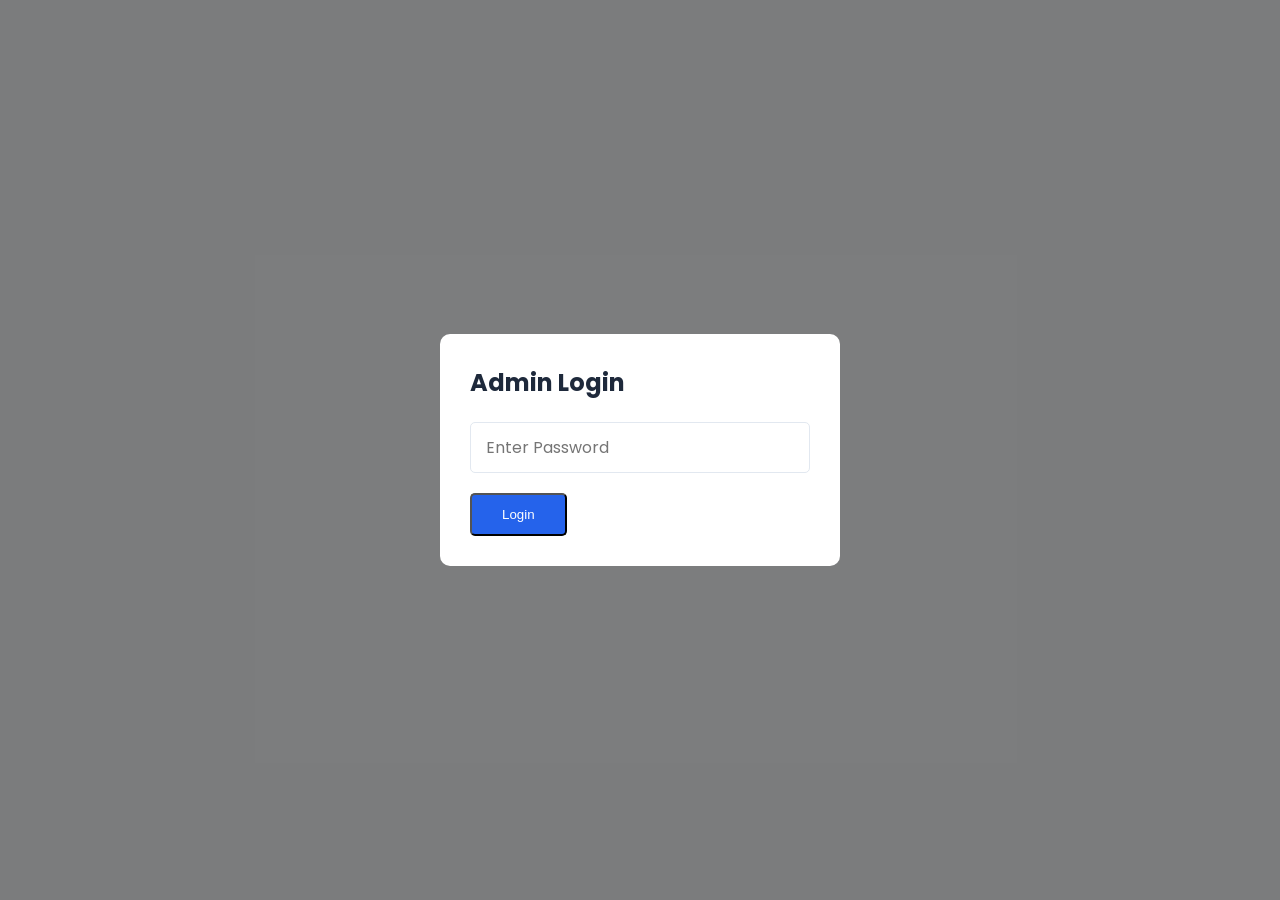
==== admin.html @ c32bb543 "Initial commit - Portfolio website" ====
<!DOCTYPE html>
<html lang="en">
<head>
    <meta charset="UTF-8">
    <meta name="viewport" content="width=device-width, initial-scale=1.0">
    <title>Admin Dashboard | Hiten Patel</title>
    <link rel="stylesheet" href="css/style.css">
    <link rel="stylesheet" href="https://cdnjs.cloudflare.com/ajax/libs/font-awesome/6.4.0/css/all.min.css">
    <link href="https://fonts.googleapis.com/css2?family=Poppins:wght@300;400;500;600;700&display=swap" rel="stylesheet">
    <style>
        .admin-container {
            max-width: 1200px;
            margin: 100px auto;
            padding: 20px;
        }
        
        .admin-header {
            display: flex;
            justify-content: space-between;
            align-items: center;
            margin-bottom: 30px;
        }
        
        .admin-title {
            font-size: 2rem;
            color: var(--dark-color);
        }
        
        .message-card {
            background-color: white;
            border-radius: 10px;
            box-shadow: var(--box-shadow);
            padding: 20px;
            margin-bottom: 20px;
        }
        
        .message-header {
            display: flex;
            justify-content: space-between;
            margin-bottom: 15px;
            border-bottom: 1px solid #e2e8f0;
            padding-bottom: 10px;
        }
        
        .message-sender {
            font-weight: 600;
            color: var(--dark-color);
        }
        
        .message-date {
            color: var(--gray-color);
            font-size: 0.9rem;
        }
        
        .message-subject {
            font-weight: 600;
            margin-bottom: 10px;
            color: var(--primary-color);
        }
        
        .message-content {
            margin-bottom: 15px;
            color: var(--dark-color);
        }
        
        .message-email {
            color: var(--gray-color);
            font-size: 0.9rem;
        }
        
        .no-messages {
            text-align: center;
            padding: 50px;
            color: var(--gray-color);
            font-size: 1.2rem;
        }
        
        .admin-actions {
            display: flex;
            gap: 10px;
            margin-bottom: 20px;
        }
        
        .password-modal {
            position: fixed;
            top: 0;
            left: 0;
            width: 100%;
            height: 100%;
            background-color: rgba(0, 0, 0, 0.5);
            display: flex;
            justify-content: center;
            align-items: center;
            z-index: 1000;
        }
        
        .password-form {
            background-color: white;
            padding: 30px;
            border-radius: 10px;
            width: 100%;
            max-width: 400px;
        }
        
        .password-form h2 {
            margin-bottom: 20px;
            color: var(--dark-color);
        }
    </style>
</head>
<body>
    <!-- Password Modal -->
    <div class="password-modal" id="passwordModal">
        <div class="password-form">
            <h2>Admin Login</h2>
            <div class="form-group">
                <input type="password" id="adminPassword" placeholder="Enter Password" required>
            </div>
            <button id="loginBtn" class="btn primary-btn">Login</button>
        </div>
    </div>

    <div class="admin-container" id="adminContent" style="display: none;">
        <div class="admin-header">
            <h1 class="admin-title">Message Dashboard</h1>
            <a href="index.html" class="btn secondary-btn">Back to Website</a>
        </div>
        
        <div class="admin-actions">
            <button id="clearMessages" class="btn secondary-btn">Clear All Messages</button>
            <button id="addTestMessage" class="btn primary-btn">Add Test Message</button>
        </div>
        
        <div id="messagesContainer">
            <!-- Messages will be displayed here -->
            <div class="no-messages" id="noMessages">
                <i class="fas fa-inbox fa-3x"></i>
                <p>No messages yet.</p>
            </div>
        </div>
    </div>

    <script>
        // Simple password protection
        const passwordModal = document.getElementById('passwordModal');
        const adminContent = document.getElementById('adminContent');
        const loginBtn = document.getElementById('loginBtn');
        const adminPassword = document.getElementById('adminPassword');
        
        // Set a simple password (in a real app, this would be handled securely on a server)
        const correctPassword = 'admin123';
        
        loginBtn.addEventListener('click', function() {
            if (adminPassword.value === correctPassword) {
                passwordModal.style.display = 'none';
                adminContent.style.display = 'block';
                loadMessages();
            } else {
                alert('Incorrect password. Please try again.');
                adminPassword.value = '';
            }
        });
        
        // Allow Enter key to submit password
        adminPassword.addEventListener('keyup', function(e) {
            if (e.key === 'Enter') {
                loginBtn.click();
            }
        });
        
        // Load messages from local storage
        function loadMessages() {
            const messagesContainer = document.getElementById('messagesContainer');
            const noMessages = document.getElementById('noMessages');
            
            // Get messages from local storage
            let messages = JSON.parse(localStorage.getItem('contactMessages')) || [];
            
            if (messages.length === 0) {
                noMessages.style.display = 'block';
                return;
            }
            
            noMessages.style.display = 'none';
            
            // Sort messages by date (newest first)
            messages.sort((a, b) => new Date(b.date) - new Date(a.date));
            
            // Clear previous messages
            messagesContainer.innerHTML = '';
            
            // Add each message to the container
            messages.forEach(message => {
                const messageCard = document.createElement('div');
                messageCard.className = 'message-card';
                
                const date = new Date(message.date).toLocaleString();
                
                messageCard.innerHTML = `
                    <div class="message-header">
                        <div class="message-sender">${message.name}</div>
                        <div class="message-date">${date}</div>
                    </div>
                    <div class="message-subject">${message.subject}</div>
                    <div class="message-content">${message.message}</div>
                    <div class="message-email">
                        <i class="fas fa-envelope"></i> ${message.email}
                    </div>
                `;
                
                messagesContainer.appendChild(messageCard);
            });
        }
        
        // Clear all messages
        document.getElementById('clearMessages').addEventListener('click', function() {
            if (confirm('Are you sure you want to delete all messages?')) {
                localStorage.removeItem('contactMessages');
                loadMessages();
            }
        });
        
        // Add a test message (for demonstration)
        document.getElementById('addTestMessage').addEventListener('click', function() {
            let messages = JSON.parse(localStorage.getItem('contactMessages')) || [];
            
            const testMessage = {
                name: 'Test User',
                email: 'test@example.com',
                subject: 'Test Message',
                message: 'This is a test message to demonstrate how the message dashboard works.',
                date: new Date().toISOString()
            };
            
            messages.push(testMessage);
            localStorage.setItem('contactMessages', JSON.stringify(messages));
            
            loadMessages();
        });
    </script>
</body>
</html>
---- css/style.css ----
/* Global Styles */
:root {
    --primary-color: #2563eb;
    --secondary-color: #1e40af;
    --dark-color: #1e293b;
    --light-color: #f8fafc;
    --gray-color: #94a3b8;
    --success-color: #10b981;
    --danger-color: #ef4444;
    --box-shadow: 0 5px 15px rgba(0, 0, 0, 0.1);
    --transition: all 0.3s ease;
}

* {
    margin: 0;
    padding: 0;
    box-sizing: border-box;
}

html {
    scroll-behavior: smooth;
}

body {
    font-family: 'Poppins', sans-serif;
    line-height: 1.6;
    color: var(--dark-color);
    background-color: var(--light-color);
}

a {
    text-decoration: none;
    color: var(--dark-color);
}

ul {
    list-style: none;
}

img {
    max-width: 100%;
    height: auto;
}

.container {
    max-width: 1200px;
    margin: 0 auto;
    padding: 0 20px;
}

.section-header {
    text-align: center;
    margin-bottom: 50px;
}

.section-header h2 {
    font-size: 2.5rem;
    font-weight: 700;
    margin-bottom: 10px;
    color: var(--dark-color);
}

.underline {
    width: 80px;
    height: 4px;
    background-color: var(--primary-color);
    margin: 0 auto;
}

.btn {
    display: inline-block;
    padding: 12px 30px;
    border-radius: 5px;
    font-weight: 500;
    cursor: pointer;
    transition: var(--transition);
    text-align: center;
}

.primary-btn {
    background-color: var(--primary-color);
    color: white;
}

.primary-btn:hover {
    background-color: var(--secondary-color);
}

.secondary-btn {
    background-color: transparent;
    border: 2px solid var(--primary-color);
    color: var(--primary-color);
}

.secondary-btn:hover {
    background-color: var(--primary-color);
    color: white;
}

.small-btn {
    padding: 8px 20px;
    font-size: 0.9rem;
}

section {
    padding: 80px 0;
}

/* Header Styles */
header {
    position: fixed;
    top: 0;
    left: 0;
    width: 100%;
    background-color: rgba(255, 255, 255, 0.95);
    box-shadow: var(--box-shadow);
    z-index: 1000;
    padding: 15px 0;
}

nav {
    display: flex;
    justify-content: space-between;
    align-items: center;
}

.logo {
    font-size: 1.8rem;
    font-weight: 700;
    color: var(--dark-color);
}

.logo span {
    color: var(--primary-color);
}

.nav-links {
    display: flex;
    align-items: center;
}

.nav-links li {
    margin-left: 30px;
}

.nav-links a {
    font-weight: 500;
    transition: var(--transition);
}

.nav-links a:hover,
.nav-links a.active {
    color: var(--primary-color);
}

.hamburger {
    display: none;
    cursor: pointer;
}

.bar {
    display: block;
    width: 25px;
    height: 3px;
    margin: 5px auto;
    background-color: var(--dark-color);
    transition: var(--transition);
}

/* Hero Section */
.hero {
    padding-top: 150px;
    padding-bottom: 100px;
    background-color: #f0f9ff;
}

.hero-content {
    display: flex;
    align-items: center;
    justify-content: space-between;
    gap: 40px;
}

.hero-text {
    flex: 1;
}

.hero-text h1 {
    font-size: 3.5rem;
    font-weight: 700;
    line-height: 1.2;
    margin-bottom: 10px;
}

.hero-text h1 span {
    color: var(--primary-color);
}

.hero-text h2 {
    font-size: 1.8rem;
    font-weight: 600;
    color: var(--gray-color);
    margin-bottom: 20px;
}

.hero-text p {
    font-size: 1.1rem;
    margin-bottom: 30px;
    color: var(--dark-color);
}

.hero-btns {
    display: flex;
    gap: 15px;
    margin-bottom: 30px;
}

.social-icons {
    display: flex;
    gap: 15px;
}

.social-icons a {
    display: flex;
    align-items: center;
    justify-content: center;
    width: 40px;
    height: 40px;
    border-radius: 50%;
    background-color: var(--light-color);
    color: var(--primary-color);
    font-size: 1.2rem;
    transition: var(--transition);
    box-shadow: var(--box-shadow);
}

.social-icons a:hover {
    background-color: var(--primary-color);
    color: white;
}

.hero-image {
    flex: 1;
    display: flex;
    justify-content: center;
}

@keyframes pulse-border {
    0% {
        box-shadow: 0 0 0 0 rgba(37, 99, 235, 0.6);
    }
    70% {
        box-shadow: 0 0 0 15px rgba(37, 99, 235, 0);
    }
    100% {
        box-shadow: 0 0 0 0 rgba(37, 99, 235, 0);
    }
}

.image-container {
    position: relative;
    width: 350px;
    height: 350px;
    border-radius: 50%;
    overflow: hidden;
    box-shadow: var(--box-shadow);
    border: 10px solid var(--primary-color);
    transition: var(--transition);
    padding: 5px;
    background-color: white;
    animation: pulse-border 2s infinite;
}

.image-container:hover {
    border-color: var(--secondary-color);
    transform: translateY(-5px);
    box-shadow: 0 10px 20px rgba(0, 0, 0, 0.2), 0 0 20px var(--primary-color);
    border-width: 12px;
}

.profile-image {
    width: 100%;
    height: 100%;
    object-fit: cover;
    transition: transform 0.5s ease;
    border-radius: 50%;
}

.image-container:hover .profile-image {
    transform: scale(1.05);
}

.placeholder-image {
    width: 100%;
    height: 100%;
    display: flex;
    align-items: center;
    justify-content: center;
    background-color: var(--primary-color);
    color: white;
    font-size: 5rem;
    font-weight: 700;
}

/* About Section */
.about {
    background-color: white;
}

.about-content {
    display: flex;
    align-items: center;
    gap: 50px;
}

.about-image {
    flex: 1;
}

.about-text {
    flex: 1;
}

.about-text h3 {
    font-size: 2rem;
    font-weight: 600;
    margin-bottom: 20px;
    color: var(--dark-color);
}

.about-text p {
    margin-bottom: 20px;
    color: var(--dark-color);
}

.about-details {
    display: grid;
    grid-template-columns: repeat(2, 1fr);
    gap: 20px;
    margin-bottom: 30px;
}

.detail {
    display: flex;
    align-items: center;
    gap: 15px;
}

.detail i {
    font-size: 1.5rem;
    color: var(--primary-color);
}

.detail h4 {
    font-weight: 600;
    margin-bottom: 5px;
}

.detail p {
    margin-bottom: 0;
    color: var(--gray-color);
}

/* Resume Section */
.resume {
    background-color: #f0f9ff;
}

.resume-content {
    display: flex;
    flex-direction: column;
    gap: 40px;
}

.resume-download {
    text-align: center;
    margin-bottom: 20px;
}

.resume-download p {
    max-width: 700px;
    margin: 0 auto 20px;
}

.resume-sections {
    display: flex;
    flex-direction: column;
    gap: 40px;
}

.resume-section {
    background-color: white;
    border-radius: 10px;
    padding: 30px;
    box-shadow: var(--box-shadow);
}

.resume-section h3 {
    font-size: 1.5rem;
    font-weight: 600;
    margin-bottom: 25px;
    color: var(--dark-color);
    display: flex;
    align-items: center;
    gap: 10px;
}

.resume-section h3 i {
    color: var(--primary-color);
}

.resume-item {
    padding-bottom: 25px;
    margin-bottom: 25px;
    border-bottom: 1px solid #e2e8f0;
}

.resume-item:last-child {
    padding-bottom: 0;
    margin-bottom: 0;
    border-bottom: none;
}

.resume-item-header {
    margin-bottom: 15px;
}

.resume-item-header h4 {
    font-size: 1.2rem;
    font-weight: 600;
    margin-bottom: 5px;
    color: var(--dark-color);
}

.resume-item-meta {
    display: flex;
    justify-content: space-between;
    color: var(--gray-color);
    font-size: 0.9rem;
}

.resume-item-list {
    padding-left: 20px;
}

.resume-item-list li {
    position: relative;
    padding-left: 15px;
    margin-bottom: 10px;
    list-style-type: none;
}

.resume-item-list li:before {
    content: "";
    position: absolute;
    left: 0;
    top: 10px;
    width: 6px;
    height: 6px;
    border-radius: 50%;
    background-color: var(--primary-color);
}

/* Skills Section */
.skills {
    background-color: #f0f9ff;
}

.skills-content {
    display: flex;
    flex-direction: column;
    gap: 40px;
}

.skill-category h3 {
    font-size: 1.5rem;
    font-weight: 600;
    margin-bottom: 20px;
    color: var(--dark-color);
}

.skills-grid {
    display: grid;
    grid-template-columns: repeat(auto-fill, minmax(200px, 1fr));
    gap: 20px;
}

.skill-item {
    background-color: white;
    padding: 20px;
    border-radius: 10px;
    box-shadow: var(--box-shadow);
    text-align: center;
    transition: var(--transition);
}

.skill-item:hover {
    transform: translateY(-5px);
}

.skill-icon {
    font-size: 2.5rem;
    color: var(--primary-color);
    margin-bottom: 15px;
}

.skill-item h4 {
    font-weight: 600;
    color: var(--dark-color);
}

/* Projects Section */
.projects {
    background-color: white;
}

.projects-grid {
    display: grid;
    grid-template-columns: repeat(auto-fill, minmax(350px, 1fr));
    gap: 30px;
}

.project-card {
    background-color: white;
    border-radius: 10px;
    overflow: hidden;
    box-shadow: var(--box-shadow);
    transition: var(--transition);
}

.project-card:hover {
    transform: translateY(-10px);
}

.project-image {
    height: 200px;
    overflow: hidden;
}

.project-image img {
    width: 100%;
    height: 100%;
    object-fit: cover;
    transition: var(--transition);
}

.project-card:hover .project-image img {
    transform: scale(1.1);
}

.project-info {
    padding: 20px;
}

.project-info h3 {
    font-size: 1.3rem;
    font-weight: 600;
    margin-bottom: 10px;
    color: var(--dark-color);
}

.project-info p {
    margin-bottom: 15px;
    color: var(--gray-color);
}

.project-tech {
    display: flex;
    flex-wrap: wrap;
    gap: 10px;
    margin-bottom: 15px;
}

.project-tech span {
    background-color: #e0f2fe;
    color: var(--primary-color);
    padding: 5px 10px;
    border-radius: 5px;
    font-size: 0.8rem;
    font-weight: 500;
}

.project-links {
    display: flex;
    gap: 10px;
}

/* Contact Section */
.contact {
    background-color: #f0f9ff;
}

.contact-content {
    display: flex;
    gap: 50px;
}

.contact-info {
    flex: 1;
}

.contact-info h3 {
    font-size: 2rem;
    font-weight: 600;
    margin-bottom: 20px;
    color: var(--dark-color);
}

.contact-info p {
    margin-bottom: 30px;
    color: var(--dark-color);
}

.contact-details {
    display: flex;
    flex-direction: column;
    gap: 20px;
    margin-bottom: 30px;
}

.contact-item {
    display: flex;
    align-items: center;
    gap: 15px;
}

.contact-item i {
    font-size: 1.5rem;
    color: var(--primary-color);
}

.contact-item h4 {
    font-weight: 600;
    margin-bottom: 5px;
}

.contact-item p {
    margin-bottom: 0;
    color: var(--gray-color);
}

.contact-form {
    flex: 1;
    background-color: white;
    padding: 30px;
    border-radius: 10px;
    box-shadow: var(--box-shadow);
}

.form-group {
    margin-bottom: 20px;
}

.form-group input,
.form-group textarea {
    width: 100%;
    padding: 12px 15px;
    border: 1px solid #e2e8f0;
    border-radius: 5px;
    font-family: 'Poppins', sans-serif;
    font-size: 1rem;
    transition: var(--transition);
}

.form-group input:focus,
.form-group textarea:focus {
    outline: none;
    border-color: var(--primary-color);
}

.form-group textarea {
    height: 150px;
    resize: none;
}

/* Footer */
footer {
    background-color: var(--dark-color);
    color: white;
    padding: 30px 0;
}

.footer-content {
    display: flex;
    justify-content: space-between;
    align-items: center;
}

.footer-links {
    display: flex;
    gap: 20px;
}

.footer-links a {
    color: white;
    transition: var(--transition);
}

.footer-links a:hover {
    color: var(--primary-color);
}

/* Responsive Styles */
@media (max-width: 992px) {
    .hero-content,
    .about-content,
    .contact-content {
        flex-direction: column;
    }

    .hero-text {
        text-align: center;
    }

    .hero-btns {
        justify-content: center;
    }

    .social-icons {
        justify-content: center;
    }

    .about-text {
        text-align: center;
    }

    .about-details {
        justify-content: center;
    }

    .detail {
        justify-content: center;
    }

    .projects-grid {
        grid-template-columns: repeat(auto-fill, minmax(300px, 1fr));
    }
}

@media (max-width: 768px) {
    .nav-links {
        position: fixed;
        left: -100%;
        top: 70px;
        flex-direction: column;
        background-color: white;
        width: 100%;
        text-align: center;
        transition: var(--transition);
        box-shadow: 0 10px 15px rgba(0, 0, 0, 0.1);
        padding: 20px 0;
    }

    .nav-links.active {
        left: 0;
    }

    .nav-links li {
        margin: 15px 0;
    }

    .hamburger {
        display: block;
    }

    .hamburger.active .bar:nth-child(2) {
        opacity: 0;
    }

    .hamburger.active .bar:nth-child(1) {
        transform: translateY(8px) rotate(45deg);
    }

    .hamburger.active .bar:nth-child(3) {
        transform: translateY(-8px) rotate(-45deg);
    }

    .hero-text h1 {
        font-size: 2.5rem;
    }

    .hero-text h2 {
        font-size: 1.5rem;
    }

    .section-header h2 {
        font-size: 2rem;
    }

    .about-details {
        grid-template-columns: 1fr;
    }

    .footer-content {
        flex-direction: column;
        gap: 20px;
        text-align: center;
    }

    .resume-item-meta {
        flex-direction: column;
        gap: 5px;
    }
}

@media (max-width: 576px) {
    .hero-btns {
        flex-direction: column;
        width: 100%;
    }

    .hero-btns .btn {
        width: 100%;
    }

    .projects-grid {
        grid-template-columns: 1fr;
    }
}
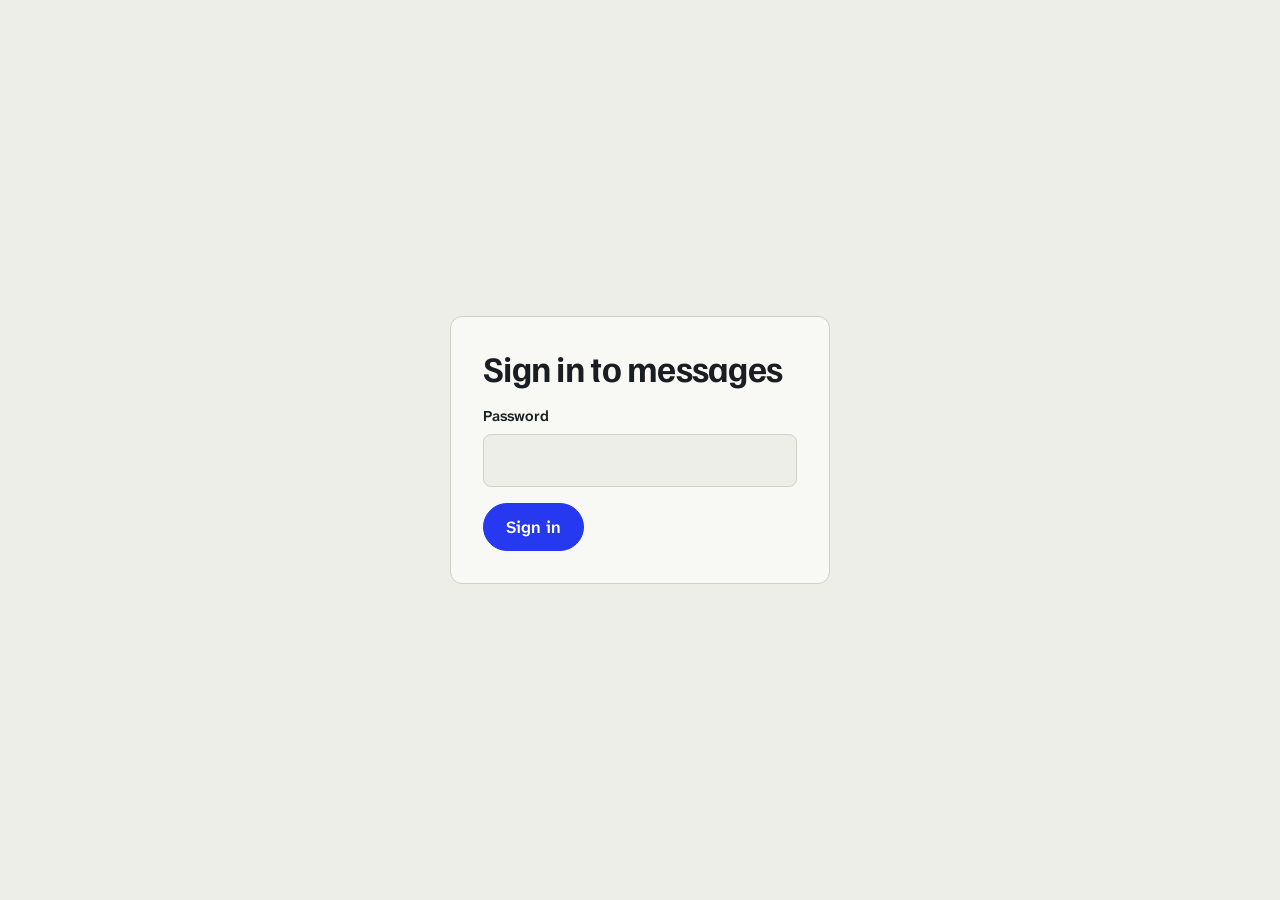
==== commit 87ab6046: "Redesign portfolio around a live-caption intro - New hero: the intro transcribes itself word by word" ====
--- a/admin.html
+++ b/admin.html
@@ -3,240 +3,174 @@
 <head>
     <meta charset="UTF-8">
     <meta name="viewport" content="width=device-width, initial-scale=1.0">
-    <title>Admin Dashboard | Hiten Patel</title>
+    <meta name="robots" content="noindex">
+    <title>Messages | Hiten Patel</title>
+    <link rel="icon" href="data:image/svg+xml,%3Csvg xmlns='http://www.w3.org/2000/svg' viewBox='0 0 32 32'%3E%3Crect width='32' height='32' rx='8' fill='%232638F0'/%3E%3Cg fill='%23fff'%3E%3Crect x='6' y='13' width='3' height='6' rx='1.5'/%3E%3Crect x='11' y='8' width='3' height='16' rx='1.5'/%3E%3Crect x='16' y='11' width='3' height='10' rx='1.5'/%3E%3Crect x='21' y='6' width='3' height='20' rx='1.5'/%3E%3C/g%3E%3C/svg%3E">
+    <link rel="preconnect" href="https://fonts.googleapis.com">
+    <link rel="preconnect" href="https://fonts.gstatic.com" crossorigin>
+    <link href="https://fonts.googleapis.com/css2?family=Atkinson+Hyperlegible+Next:wght@400;600;700&family=Familjen+Grotesk:wght@400..700&display=swap" rel="stylesheet">
     <link rel="stylesheet" href="css/style.css">
-    <link rel="stylesheet" href="https://cdnjs.cloudflare.com/ajax/libs/font-awesome/6.4.0/css/all.min.css">
-    <link href="https://fonts.googleapis.com/css2?family=Poppins:wght@300;400;500;600;700&display=swap" rel="stylesheet">
+    <script>
+        try { var t = localStorage.getItem('theme'); if (t) document.documentElement.setAttribute('data-theme', t); } catch (e) {}
+    </script>
     <style>
-        .admin-container {
-            max-width: 1200px;
-            margin: 100px auto;
-            padding: 20px;
-        }
-        
-        .admin-header {
+        .admin { padding-block: 3rem 5rem; }
+        .admin-head {
             display: flex;
+            flex-wrap: wrap;
             justify-content: space-between;
             align-items: center;
-            margin-bottom: 30px;
+            gap: 1rem;
+            margin-bottom: 1.5rem;
         }
-        
-        .admin-title {
-            font-size: 2rem;
-            color: var(--dark-color);
+        .admin-head h1 { font-size: var(--step-3); }
+        .admin-actions { display: flex; flex-wrap: wrap; gap: 10px; margin-bottom: 2rem; }
+        .admin-note { color: var(--slate); font-size: var(--step--1); margin-bottom: 2rem; max-width: 62ch; }
+
+        .message {
+            padding: 1.25rem 0;
+            border-top: 1px solid var(--line);
         }
-        
-        .message-card {
-            background-color: white;
-            border-radius: 10px;
-            box-shadow: var(--box-shadow);
-            padding: 20px;
-            margin-bottom: 20px;
+        .message:last-child { border-bottom: 1px solid var(--line); }
+        .message-top { display: flex; flex-wrap: wrap; justify-content: space-between; gap: 0.5rem 1rem; }
+        .message-from { font-weight: 700; }
+        .message-date { color: var(--slate); font-size: var(--step--1); }
+        .message-subject { margin-top: 0.4rem; font-family: var(--font-display); font-size: var(--step-1); font-weight: 600; }
+        .message-body { margin-top: 0.4rem; max-width: 70ch; white-space: pre-wrap; }
+        .message-email { margin-top: 0.5rem; }
+        .message-email a { color: var(--ultra); }
+        .empty { padding: 3rem 0; color: var(--slate); border-block: 1px solid var(--line); }
+
+        .login {
+            min-height: 100vh;
+            display: grid;
+            place-items: center;
+            padding: 2rem var(--gutter);
         }
-        
-        .message-header {
-            display: flex;
-            justify-content: space-between;
-            margin-bottom: 15px;
-            border-bottom: 1px solid #e2e8f0;
-            padding-bottom: 10px;
+        .login-card {
+            width: 100%;
+            max-width: 380px;
+            display: grid;
+            gap: 1rem;
+            padding: 2rem;
+            background: var(--paper);
+            border: 1px solid var(--line);
+            border-radius: 12px;
         }
-        
-        .message-sender {
-            font-weight: 600;
-            color: var(--dark-color);
-        }
-        
-        .message-date {
-            color: var(--gray-color);
-            font-size: 0.9rem;
-        }
-        
-        .message-subject {
-            font-weight: 600;
-            margin-bottom: 10px;
-            color: var(--primary-color);
-        }
-        
-        .message-content {
-            margin-bottom: 15px;
-            color: var(--dark-color);
-        }
-        
-        .message-email {
-            color: var(--gray-color);
-            font-size: 0.9rem;
-        }
-        
-        .no-messages {
-            text-align: center;
-            padding: 50px;
-            color: var(--gray-color);
-            font-size: 1.2rem;
-        }
-        
-        .admin-actions {
-            display: flex;
-            gap: 10px;
-            margin-bottom: 20px;
-        }
-        
-        .password-modal {
-            position: fixed;
-            top: 0;
-            left: 0;
-            width: 100%;
-            height: 100%;
-            background-color: rgba(0, 0, 0, 0.5);
-            display: flex;
-            justify-content: center;
-            align-items: center;
-            z-index: 1000;
-        }
-        
-        .password-form {
-            background-color: white;
-            padding: 30px;
-            border-radius: 10px;
-            width: 100%;
-            max-width: 400px;
-        }
-        
-        .password-form h2 {
-            margin-bottom: 20px;
-            color: var(--dark-color);
-        }
+        .login-card h1 { font-size: var(--step-2); }
+        .login-card .btn { justify-self: start; }
     </style>
 </head>
 <body>
-    <!-- Password Modal -->
-    <div class="password-modal" id="passwordModal">
-        <div class="password-form">
-            <h2>Admin Login</h2>
-            <div class="form-group">
-                <input type="password" id="adminPassword" placeholder="Enter Password" required>
+    <div class="login" id="passwordModal">
+        <form class="login-card" id="loginForm" novalidate>
+            <h1>Sign in to messages</h1>
+            <div class="field" id="pwField">
+                <label for="adminPassword">Password</label>
+                <input type="password" id="adminPassword" autocomplete="current-password" required>
+                <p class="field-error" id="pwError" hidden>That password isn't right. Try again.</p>
             </div>
-            <button id="loginBtn" class="btn primary-btn">Login</button>
-        </div>
+            <button type="submit" class="btn btn-primary">Sign in</button>
+        </form>
     </div>
 
-    <div class="admin-container" id="adminContent" style="display: none;">
-        <div class="admin-header">
-            <h1 class="admin-title">Message Dashboard</h1>
-            <a href="index.html" class="btn secondary-btn">Back to Website</a>
+    <main class="wrap admin" id="adminContent" hidden>
+        <div class="admin-head">
+            <h1>Messages</h1>
+            <a href="index.html" class="btn">Back to the portfolio</a>
         </div>
-        
+        <p class="admin-note">These are copies saved in this browser when the contact form is sent from it. Every message also goes to your inbox through Formspree.</p>
         <div class="admin-actions">
-            <button id="clearMessages" class="btn secondary-btn">Clear All Messages</button>
-            <button id="addTestMessage" class="btn primary-btn">Add Test Message</button>
+            <button id="addTestMessage" class="btn btn-small" type="button">Add a test message</button>
+            <button id="clearMessages" class="btn btn-small" type="button">Delete all messages</button>
         </div>
-        
-        <div id="messagesContainer">
-            <!-- Messages will be displayed here -->
-            <div class="no-messages" id="noMessages">
-                <i class="fas fa-inbox fa-3x"></i>
-                <p>No messages yet.</p>
-            </div>
-        </div>
-    </div>
+        <div id="messagesContainer"></div>
+    </main>
 
     <script>
-        // Simple password protection
         const passwordModal = document.getElementById('passwordModal');
         const adminContent = document.getElementById('adminContent');
-        const loginBtn = document.getElementById('loginBtn');
         const adminPassword = document.getElementById('adminPassword');
-        
-        // Set a simple password (in a real app, this would be handled securely on a server)
+        const pwField = document.getElementById('pwField');
+        const pwError = document.getElementById('pwError');
+
+        // Simple client-side gate only: anyone can read this password in the page source.
         const correctPassword = 'admin123';
-        
-        loginBtn.addEventListener('click', function() {
+
+        document.getElementById('loginForm').addEventListener('submit', (e) => {
+            e.preventDefault();
             if (adminPassword.value === correctPassword) {
+                passwordModal.hidden = true;
                 passwordModal.style.display = 'none';
-                adminContent.style.display = 'block';
+                adminContent.hidden = false;
                 loadMessages();
             } else {
-                alert('Incorrect password. Please try again.');
-                adminPassword.value = '';
+                pwField.classList.add('has-error');
+                pwError.hidden = false;
+                adminPassword.setAttribute('aria-invalid', 'true');
+                adminPassword.setAttribute('aria-describedby', 'pwError');
+                adminPassword.select();
             }
         });
-        
-        // Allow Enter key to submit password
-        adminPassword.addEventListener('keyup', function(e) {
-            if (e.key === 'Enter') {
-                loginBtn.click();
-            }
+        adminPassword.addEventListener('input', () => {
+            pwField.classList.remove('has-error');
+            pwError.hidden = true;
+            adminPassword.removeAttribute('aria-invalid');
         });
-        
-        // Load messages from local storage
+
+        const readMessages = () => {
+            try { return JSON.parse(localStorage.getItem('contactMessages')) || []; } catch (e) { return []; }
+        };
+
+        const el = (tag, cls, text) => {
+            const n = document.createElement(tag);
+            if (cls) n.className = cls;
+            if (text != null) n.textContent = text;
+            return n;
+        };
+
         function loadMessages() {
-            const messagesContainer = document.getElementById('messagesContainer');
-            const noMessages = document.getElementById('noMessages');
-            
-            // Get messages from local storage
-            let messages = JSON.parse(localStorage.getItem('contactMessages')) || [];
-            
+            const box = document.getElementById('messagesContainer');
+            box.textContent = '';
+            const messages = readMessages().sort((a, b) => new Date(b.date) - new Date(a.date));
+
             if (messages.length === 0) {
-                noMessages.style.display = 'block';
+                box.appendChild(el('p', 'empty', 'No messages saved in this browser yet. New ones appear here after someone sends the contact form.'));
                 return;
             }
-            
-            noMessages.style.display = 'none';
-            
-            // Sort messages by date (newest first)
-            messages.sort((a, b) => new Date(b.date) - new Date(a.date));
-            
-            // Clear previous messages
-            messagesContainer.innerHTML = '';
-            
-            // Add each message to the container
-            messages.forEach(message => {
-                const messageCard = document.createElement('div');
-                messageCard.className = 'message-card';
-                
-                const date = new Date(message.date).toLocaleString();
-                
-                messageCard.innerHTML = `
-                    <div class="message-header">
-                        <div class="message-sender">${message.name}</div>
-                        <div class="message-date">${date}</div>
-                    </div>
-                    <div class="message-subject">${message.subject}</div>
-                    <div class="message-content">${message.message}</div>
-                    <div class="message-email">
-                        <i class="fas fa-envelope"></i> ${message.email}
-                    </div>
-                `;
-                
-                messagesContainer.appendChild(messageCard);
+
+            messages.forEach(m => {
+                const card = el('article', 'message');
+                const top = el('div', 'message-top');
+                top.append(el('span', 'message-from', m.name), el('span', 'message-date', new Date(m.date).toLocaleString()));
+                const email = el('p', 'message-email');
+                const a = el('a', null, m.email);
+                a.href = 'mailto:' + m.email;
+                email.appendChild(a);
+                card.append(top, el('p', 'message-subject', m.subject), el('p', 'message-body', m.message), email);
+                box.appendChild(card);
             });
         }
-        
-        // Clear all messages
-        document.getElementById('clearMessages').addEventListener('click', function() {
-            if (confirm('Are you sure you want to delete all messages?')) {
-                localStorage.removeItem('contactMessages');
+
+        document.getElementById('clearMessages').addEventListener('click', () => {
+            if (confirm('Delete all saved messages from this browser? This cannot be undone.')) {
+                try { localStorage.removeItem('contactMessages'); } catch (e) {}
                 loadMessages();
             }
         });
-        
-        // Add a test message (for demonstration)
-        document.getElementById('addTestMessage').addEventListener('click', function() {
-            let messages = JSON.parse(localStorage.getItem('contactMessages')) || [];
-            
-            const testMessage = {
+
+        document.getElementById('addTestMessage').addEventListener('click', () => {
+            const messages = readMessages();
+            messages.push({
                 name: 'Test User',
                 email: 'test@example.com',
-                subject: 'Test Message',
-                message: 'This is a test message to demonstrate how the message dashboard works.',
+                subject: 'Test message',
+                message: 'This is a test message to show how the message list works.',
                 date: new Date().toISOString()
-            };
-            
-            messages.push(testMessage);
-            localStorage.setItem('contactMessages', JSON.stringify(messages));
-            
+            });
+            try { localStorage.setItem('contactMessages', JSON.stringify(messages)); } catch (e) {}
             loadMessages();
         });
     </script>
 </body>
-</html> +</html>
--- a/css/style.css
+++ b/css/style.css
@@ -1,819 +1,760 @@
-/* Global Styles */
+/* ==========================================================
+   Hiten Patel portfolio
+   Concept: live caption. The intro transcribes itself over a
+   voice waveform; everything else stays quiet and readable.
+   ========================================================== */
+
 :root {
-    --primary-color: #2563eb;
-    --secondary-color: #1e40af;
-    --dark-color: #1e293b;
-    --light-color: #f8fafc;
-    --gray-color: #94a3b8;
-    --success-color: #10b981;
-    --danger-color: #ef4444;
-    --box-shadow: 0 5px 15px rgba(0, 0, 0, 0.1);
-    --transition: all 0.3s ease;
-}
-
-* {
-    margin: 0;
-    padding: 0;
-    box-sizing: border-box;
-}
+    --chalk: #ECEEE7;       /* page ground */
+    --paper: #F8F9F4;       /* raised surfaces */
+    --graphite: #1A1D21;    /* text */
+    --slate: #586170;       /* secondary text */
+    --line: #CDD1C8;        /* rules and borders */
+    --ultra: #2638F0;       /* waveform, links, primary action */
+    --ultra-ink: #FFFFFF;   /* text on ultramarine */
+    --caption: #FFE14D;     /* live-caption highlight, focus */
+    --caption-ink: #1A1D21;
+
+    --font-display: 'Familjen Grotesk', 'Segoe UI', system-ui, sans-serif;
+    --font-body: 'Atkinson Hyperlegible Next', 'Segoe UI', system-ui, sans-serif;
+
+    --step--1: 0.875rem;
+    --step-0: 1.0625rem;
+    --step-1: 1.3125rem;
+    --step-2: clamp(1.6rem, 1.2rem + 1.6vw, 2.25rem);
+    --step-3: clamp(2.1rem, 1.4rem + 3vw, 3.5rem);
+    --step-hero: clamp(2.35rem, 1.3rem + 3.6vw, 4.5rem);
+
+    --gutter: clamp(16px, 4vw, 48px);
+    --max: 1240px;
+    --section-space: clamp(4.5rem, 3rem + 7vw, 9rem);
+
+    --ease-out: cubic-bezier(.2, .7, .2, 1);
+    color-scheme: light;
+}
+
+@media (prefers-color-scheme: dark) {
+    :root:not([data-theme="light"]) {
+        --chalk: #15171B;
+        --paper: #1D2025;
+        --graphite: #E9EBE4;
+        --slate: #A0A8B4;
+        --line: #33373E;
+        --ultra: #8E99FF;
+        --ultra-ink: #0F1115;
+        color-scheme: dark;
+    }
+}
+:root[data-theme="dark"] {
+    --chalk: #15171B;
+    --paper: #1D2025;
+    --graphite: #E9EBE4;
+    --slate: #A0A8B4;
+    --line: #33373E;
+    --ultra: #8E99FF;
+    --ultra-ink: #0F1115;
+    color-scheme: dark;
+}
+
+/* ---------- base ---------- */
+*, *::before, *::after { box-sizing: border-box; }
+* { margin: 0; }
 
 html {
     scroll-behavior: smooth;
+    scroll-padding-top: 84px;
+    -webkit-text-size-adjust: 100%;
 }
 
 body {
-    font-family: 'Poppins', sans-serif;
+    background: var(--chalk);
+    color: var(--graphite);
+    font-family: var(--font-body);
+    font-size: var(--step-0);
     line-height: 1.6;
-    color: var(--dark-color);
-    background-color: var(--light-color);
-}
-
-a {
+    overflow-x: hidden;
+    -webkit-font-smoothing: antialiased;
+}
+
+img { display: block; max-width: 100%; height: auto; }
+ul, ol { padding: 0; list-style: none; }
+button { font: inherit; color: inherit; }
+
+a { color: inherit; text-decoration-thickness: 1px; text-underline-offset: 0.2em; }
+
+h1, h2, h3 {
+    font-family: var(--font-display);
+    font-weight: 700;
+    line-height: 1.08;
+    letter-spacing: -0.02em;
+}
+
+:focus-visible {
+    outline: 3px solid var(--caption);
+    outline-offset: 3px;
+    border-radius: 4px;
+    box-shadow: 0 0 0 6px var(--graphite);
+}
+
+::selection { background: var(--caption); color: var(--caption-ink); }
+
+.wrap {
+    width: 100%;
+    max-width: var(--max);
+    margin-inline: auto;
+    padding-inline: var(--gutter);
+}
+
+.skip-link {
+    position: absolute;
+    left: 12px;
+    top: -60px;
+    z-index: 100;
+    padding: 10px 16px;
+    background: var(--caption);
+    color: var(--caption-ink);
+    border-radius: 6px;
+    font-weight: 700;
+}
+.skip-link:focus { top: 12px; }
+
+/* ---------- buttons ---------- */
+.btn {
+    display: inline-flex;
+    align-items: center;
+    justify-content: center;
+    gap: 8px;
+    min-height: 48px;
+    padding: 0 22px;
+    border: 1.5px solid var(--graphite);
+    border-radius: 999px;
+    background: transparent;
+    color: var(--graphite);
+    font-weight: 600;
     text-decoration: none;
-    color: var(--dark-color);
-}
-
-ul {
-    list-style: none;
-}
-
-img {
-    max-width: 100%;
-    height: auto;
-}
-
-.container {
-    max-width: 1200px;
-    margin: 0 auto;
-    padding: 0 20px;
-}
-
-.section-header {
-    text-align: center;
-    margin-bottom: 50px;
-}
-
-.section-header h2 {
-    font-size: 2.5rem;
+    cursor: pointer;
+    transition: background-color .2s var(--ease-out), color .2s var(--ease-out), border-color .2s var(--ease-out);
+}
+.btn:hover { background: var(--graphite); color: var(--chalk); }
+
+.btn-primary {
+    background: var(--ultra);
+    border-color: var(--ultra);
+    color: var(--ultra-ink);
+}
+.btn-primary:hover { background: var(--graphite); border-color: var(--graphite); color: var(--chalk); }
+
+.btn-small { min-height: 40px; padding: 0 16px; font-size: var(--step--1); }
+
+.icon-btn {
+    display: inline-grid;
+    place-items: center;
+    width: 40px;
+    height: 40px;
+    border: 0;
+    border-radius: 999px;
+    background: transparent;
+    cursor: pointer;
+}
+.icon-btn:hover { background: var(--line); }
+.icon-btn svg {
+    width: 20px;
+    height: 20px;
+    fill: none;
+    stroke: currentColor;
+    stroke-width: 1.8;
+    stroke-linecap: round;
+}
+
+/* ---------- header ---------- */
+.site-header {
+    position: sticky;
+    top: 0;
+    z-index: 50;
+    background: color-mix(in srgb, var(--chalk) 88%, transparent);
+    backdrop-filter: saturate(1.4) blur(10px);
+    -webkit-backdrop-filter: saturate(1.4) blur(10px);
+    border-bottom: 1px solid transparent;
+    transition: border-color .2s;
+}
+.site-header.is-scrolled { border-bottom-color: var(--line); }
+
+.header-inner {
+    display: flex;
+    align-items: center;
+    gap: 24px;
+    height: 68px;
+}
+
+.wordmark {
+    font-family: var(--font-display);
     font-weight: 700;
-    margin-bottom: 10px;
-    color: var(--dark-color);
-}
-
-.underline {
-    width: 80px;
-    height: 4px;
-    background-color: var(--primary-color);
-    margin: 0 auto;
-}
-
-.btn {
+    font-size: clamp(1.375rem, 1.1rem + 0.8vw, 1.75rem);
+    letter-spacing: -0.025em;
+    line-height: 1;
+    white-space: nowrap;
+    text-decoration: none;
+    margin-right: auto;
+}
+
+.site-nav { display: flex; gap: 4px; }
+.site-nav a {
+    position: relative;
+    padding: 8px 12px;
+    border-radius: 999px;
+    color: var(--slate);
+    font-size: 0.9375rem;
+    text-decoration: none;
+    transition: color .2s;
+}
+.site-nav a:hover { color: var(--graphite); }
+.site-nav a.is-current { color: var(--graphite); background: var(--paper); }
+
+.site-nav a.nav-resume { display: none; }
+
+.header-actions { display: flex; align-items: center; gap: 6px; }
+
+.theme-toggle .i-moon { display: none; }
+:root[data-theme="dark"] .theme-toggle .i-sun { display: none; }
+:root[data-theme="dark"] .theme-toggle .i-moon { display: block; }
+@media (prefers-color-scheme: dark) {
+    :root:not([data-theme="light"]) .theme-toggle .i-sun { display: none; }
+    :root:not([data-theme="light"]) .theme-toggle .i-moon { display: block; }
+}
+
+.menu-toggle { display: none; }
+
+/* ---------- hero ---------- */
+.hero {
+    padding-top: clamp(2rem, 0.75rem + 3.5vw, 4rem);
+}
+
+.hero-grid {
+    display: grid;
+    grid-template-columns: minmax(0, 1fr) clamp(200px, 22vw, 300px);
+    gap: clamp(2rem, 5vw, 5rem);
+    align-items: start;
+}
+
+.speaker {
+    display: flex;
+    align-items: center;
+    gap: 10px;
+    margin-bottom: 1.25rem;
+    font-size: var(--step--1);
+    color: var(--slate);
+    font-variant-numeric: tabular-nums;
+}
+.speaker-name { color: var(--graphite); font-weight: 700; }
+.speaker-dot {
+    width: 10px;
+    height: 10px;
+    border-radius: 50%;
+    background: #E5484D;
+    box-shadow: 0 0 0 0 rgba(229, 72, 77, .5);
+    animation: rec 1.6s ease-out infinite;
+}
+.speaker.is-done .speaker-dot { background: var(--ultra); animation: none; }
+@keyframes rec {
+    0% { box-shadow: 0 0 0 0 rgba(229, 72, 77, .45); }
+    100% { box-shadow: 0 0 0 10px rgba(229, 72, 77, 0); }
+}
+
+.transcript {
+    font-size: var(--step-hero);
+    font-weight: 700;
+    line-height: 1.04;
+    letter-spacing: -0.03em;
+    max-width: 19ch;
+    text-wrap: balance;
+}
+
+/* word states, added by script.js */
+.transcript .w {
+    display: inline;
+    border-radius: 0.12em;
+    transition: color .35s var(--ease-out), background-color .08s linear, box-shadow .08s linear, opacity .12s linear;
+    -webkit-box-decoration-break: clone;
+    box-decoration-break: clone;
+}
+.transcript.is-live .w { opacity: 0; }
+.transcript.is-live .w.is-heard { opacity: 1; }
+.transcript .w.is-current {
+    background: var(--caption);
+    color: var(--caption-ink);
+    box-shadow: 0.08em 0 0 var(--caption), -0.08em 0 0 var(--caption);
+}
+.transcript .w.is-guess { color: var(--slate); }
+
+.hero-portrait { margin-top: 0.5rem; }
+.hero-portrait img {
+    width: 100%;
+    aspect-ratio: 4 / 5;
+    object-fit: cover;
+    object-position: 50% 20%;
+    border-radius: 10px;
+    background: var(--line);
+}
+.hero-portrait figcaption {
+    display: flex;
+    align-items: center;
+    gap: 8px;
+    margin-top: 12px;
+    font-size: var(--step--1);
+    color: var(--slate);
+}
+.hero-portrait figcaption::before {
+    content: "";
+    width: 8px;
+    height: 8px;
+    border-radius: 50%;
+    background: #30A46C;
+    flex: none;
+}
+
+.replay {
+    margin-left: 6px;
+    padding: 6px 12px;
+    border: 1px solid var(--line);
+    border-radius: 999px;
+    background: transparent;
+    color: var(--graphite);
+    font-size: var(--step--1);
+    font-weight: 600;
+    cursor: pointer;
+    transition: border-color .2s, background-color .2s;
+}
+.replay:hover { border-color: var(--graphite); background: var(--paper); }
+
+.wave-wrap {
+    margin-top: clamp(1.75rem, 3vw, 2.5rem);
+    border-block: 1px solid var(--line);
+}
+.wave {
+    display: block;
+    width: 100%;
+    height: clamp(96px, 9vw, 132px);
+    cursor: crosshair;
+    touch-action: pan-y;
+}
+
+.hero-foot {
+    display: grid;
+    grid-template-columns: minmax(0, 1fr) auto;
+    gap: 1.5rem 4rem;
+    align-items: center;
+    padding-top: clamp(1.5rem, 3vw, 2.25rem);
+}
+.hero-sub {
+    max-width: 56ch;
+    font-size: var(--step-1);
+    line-height: 1.5;
+    color: var(--slate);
+}
+.hero-actions {
+    display: flex;
+    flex-wrap: wrap;
+    gap: 12px;
+}
+
+/* ---------- sections ---------- */
+.section { padding-block: var(--section-space); }
+.section + .section { border-top: 1px solid var(--line); }
+
+.section h2 { font-size: var(--step-3); }
+
+.section-head {
+    display: grid;
+    grid-template-columns: minmax(0, 1fr) minmax(0, 1fr);
+    gap: 2rem;
+    align-items: end;
+    margin-bottom: clamp(2.5rem, 5vw, 4rem);
+}
+.section-head p { max-width: 46ch; color: var(--slate); justify-self: end; }
+
+/* ---------- work ---------- */
+.work-layout {
+    display: grid;
+    grid-template-columns: minmax(0, 7fr) minmax(0, 5fr);
+    gap: clamp(2rem, 4vw, 4rem);
+    align-items: start;
+}
+
+.project-list { border-top: 1px solid var(--line); }
+
+.project {
+    position: relative;
+    border-bottom: 1px solid var(--line);
+}
+
+.project-shot { display: none; }
+
+.project-body {
+    display: grid;
+    gap: 0.6rem;
+    padding: 1.75rem 0 1.75rem 1.25rem;
+    border-left: 3px solid transparent;
+    transition: border-color .25s var(--ease-out);
+}
+.project.is-active .project-body { border-left-color: var(--ultra); }
+
+.project-title {
+    font-size: var(--step-2);
+    font-weight: 700;
+    color: var(--slate);
+    transition: color .25s var(--ease-out);
+}
+.project.is-active .project-title { color: var(--graphite); }
+
+.project-body > p { max-width: 62ch; }
+.project-stack { color: var(--slate); font-size: var(--step--1); }
+
+.project-links { display: flex; flex-wrap: wrap; gap: 6px 20px; margin-top: 0.25rem; }
+.project-links a {
+    display: inline-flex;
+    align-items: center;
+    gap: 4px;
+    min-height: 32px;
+    color: var(--ultra);
+    font-weight: 600;
+    text-decoration: underline;
+    text-decoration-color: color-mix(in srgb, var(--ultra) 40%, transparent);
+}
+.project-links a:hover { text-decoration-color: currentColor; }
+.project-links svg { width: 16px; height: 16px; fill: none; stroke: currentColor; stroke-width: 1.8; stroke-linecap: round; }
+
+.project-preview {
+    position: sticky;
+    top: 100px;
+}
+.preview-frame {
+    position: relative;
+    aspect-ratio: 1400 / 665;   /* first screenshot; script.js then sizes the frame to each active screenshot */
+    overflow: hidden;
+    border-radius: 10px;
+    background: var(--paper);
+    border: 1px solid var(--line);
+    transition: height .45s var(--ease-out);
+}
+.preview-frame img {
+    position: absolute;
+    inset: 0;
+    width: 100%;
+    height: 100%;
+    object-fit: cover;
+    object-position: top center;
+    clip-path: inset(0 0 100% 0);
+    transition: clip-path .55s var(--ease-out);
+}
+.preview-frame img.is-shown { clip-path: inset(0 0 0 0); }
+.preview-frame img.is-leaving { clip-path: inset(0 0 0 0); z-index: -1; }
+
+.more-work { margin-top: 2rem; color: var(--slate); }
+.more-work a { color: var(--ultra); font-weight: 600; }
+
+/* ---------- experience ---------- */
+.exp-grid {
+    display: grid;
+    grid-template-columns: minmax(0, 5fr) minmax(0, 7fr);
+    gap: clamp(2rem, 5vw, 5rem);
+}
+.job-head { margin-bottom: 1.5rem; }
+
+/* roles at one company, newest first: a real sequence, so a small timeline */
+.roles { position: relative; display: grid; gap: 2.25rem; }
+.roles::before {
+    content: "";
+    position: absolute;
+    left: 5px;
+    top: 0.6rem;
+    bottom: 0.6rem;
+    width: 2px;
+    background: var(--line);
+}
+.role { position: relative; padding-left: 1.75rem; }
+.role::before {
+    content: "";
+    position: absolute;
+    left: 0;
+    top: 0.5em;
+    width: 12px;
+    height: 12px;
+    border-radius: 50%;
+    border: 2px solid var(--ultra);
+    background: var(--chalk);
+}
+.role.is-current::before { background: var(--ultra); }
+.role-head {
+    display: flex;
+    flex-wrap: wrap;
+    align-items: baseline;
+    gap: 0.25rem 0.9rem;
+    margin-bottom: 0.75rem;
+}
+.role-head h4 {
+    font-family: var(--font-display);
+    font-size: var(--step-1);
+    font-weight: 700;
+    letter-spacing: -0.01em;
+    line-height: 1.2;
+}
+.role-when { color: var(--slate); font-size: var(--step--1); }
+.role > p { max-width: 62ch; }
+.job-head h3 { font-size: var(--step-2); }
+.job-points { display: grid; gap: 0.9rem; max-width: 62ch; }
+.job-points li { position: relative; padding-left: 1.5rem; }
+.job-points li::before {
+    content: "";
+    position: absolute;
+    left: 0;
+    top: 0.62em;
+    width: 0.6rem;
+    height: 3px;
+    border-radius: 2px;
+    background: var(--ultra);
+}
+
+/* ---------- skills ---------- */
+.skill-groups {
+    display: grid;
+    grid-template-columns: repeat(4, minmax(0, 1fr));
+    gap: 2rem clamp(1.5rem, 3vw, 3rem);
+}
+.skill-group h3 {
+    font-size: var(--step-0);
+    font-family: var(--font-body);
+    letter-spacing: 0;
+    font-weight: 700;
+    padding-bottom: 0.75rem;
+    margin-bottom: 0.75rem;
+    border-bottom: 1px solid var(--line);
+}
+.skill-group li {
+    padding: 0.3rem 0;
+    font-family: var(--font-display);
+    font-size: var(--step-1);
+    font-weight: 500;
+    letter-spacing: -0.01em;
+    line-height: 1.3;
+}
+
+/* ---------- about ---------- */
+.about-grid {
+    display: grid;
+    grid-template-columns: minmax(0, 5fr) minmax(0, 7fr);
+    gap: clamp(2rem, 5vw, 5rem);
+    align-items: start;
+}
+.about-photo { position: sticky; top: 100px; }
+.about-photo img {
+    width: 100%;
+    aspect-ratio: 1;
+    object-fit: cover;
+    border-radius: 10px;
+    background: var(--line);
+}
+.about-copy h2 { margin-bottom: 1.5rem; }
+.about-copy > p { max-width: 62ch; margin-top: 1rem; }
+.about-copy .lead {
+    font-family: var(--font-display);
+    font-size: var(--step-2);
+    font-weight: 500;
+    line-height: 1.25;
+    letter-spacing: -0.015em;
+    max-width: 32ch;
+    margin-top: 0;
+}
+
+.facts { display: grid; gap: 2.5rem; margin-top: 3rem; }
+.fact-block h3 {
+    font-family: var(--font-body);
+    font-size: var(--step-0);
+    font-weight: 700;
+    letter-spacing: 0;
+    margin-bottom: 1rem;
+}
+
+.timeline { position: relative; display: grid; gap: 1.1rem; }
+.timeline::before {
+    content: "";
+    position: absolute;
+    left: 5px;
+    top: 0.5rem;
+    bottom: 0.5rem;
+    width: 2px;
+    background: var(--line);
+}
+.timeline li {
+    position: relative;
+    display: grid;
+    grid-template-columns: 9.5rem minmax(0, 1fr);
+    gap: 1rem;
+    padding-left: 1.75rem;
+}
+.timeline li::before {
+    content: "";
+    position: absolute;
+    left: 0;
+    top: 0.45em;
+    width: 12px;
+    height: 12px;
+    border-radius: 50%;
+    border: 2px solid var(--ultra);
+    background: var(--chalk);
+}
+.timeline li:first-child::before { background: var(--ultra); }
+.tl-year { color: var(--slate); font-variant-numeric: tabular-nums; }
+
+.certs { display: grid; gap: 0.85rem; }
+.certs li { display: grid; gap: 0.1rem; }
+.certs span { color: var(--slate); font-size: var(--step--1); }
+
+/* ---------- contact ---------- */
+.contact { background: var(--paper); }
+.contact-grid {
+    display: grid;
+    grid-template-columns: minmax(0, 1fr) minmax(0, 1fr);
+    gap: clamp(2.5rem, 6vw, 6rem);
+    align-items: start;
+}
+.contact-copy h2 { max-width: 14ch; }
+.contact-copy > p { margin-top: 1.25rem; color: var(--slate); }
+.contact-email {
     display: inline-block;
-    padding: 12px 30px;
-    border-radius: 5px;
-    font-weight: 500;
-    cursor: pointer;
-    transition: var(--transition);
-    text-align: center;
-}
-
-.primary-btn {
-    background-color: var(--primary-color);
-    color: white;
-}
-
-.primary-btn:hover {
-    background-color: var(--secondary-color);
-}
-
-.secondary-btn {
-    background-color: transparent;
-    border: 2px solid var(--primary-color);
-    color: var(--primary-color);
-}
-
-.secondary-btn:hover {
-    background-color: var(--primary-color);
-    color: white;
-}
-
-.small-btn {
-    padding: 8px 20px;
-    font-size: 0.9rem;
-}
-
-section {
-    padding: 80px 0;
-}
-
-/* Header Styles */
-header {
-    position: fixed;
-    top: 0;
-    left: 0;
+    margin-top: 1.75rem;
+    font-family: var(--font-display);
+    font-size: var(--step-2);
+    font-weight: 600;
+    letter-spacing: -0.02em;
+    color: var(--ultra);
+    text-decoration: underline;
+    text-decoration-thickness: 2px;
+    text-underline-offset: 0.18em;
+    overflow-wrap: anywhere;
+}
+.contact-email:hover { color: var(--graphite); }
+
+.contact-list { display: grid; gap: 0.25rem; margin-top: 2rem; }
+.contact-list li { display: flex; align-items: center; gap: 12px; min-height: 40px; }
+.contact-list svg { width: 20px; height: 20px; flex: none; fill: none; stroke: var(--slate); stroke-width: 1.7; stroke-linejoin: round; }
+.contact-list svg .fill { fill: var(--slate); stroke: none; }
+.contact-list a { text-decoration: underline; text-decoration-color: var(--line); }
+.contact-list a:hover { text-decoration-color: currentColor; }
+
+.contact-form { display: grid; gap: 1.25rem; }
+.field { display: grid; gap: 0.4rem; }
+.field label { font-weight: 600; font-size: 0.9375rem; }
+.field input,
+.field textarea {
     width: 100%;
-    background-color: rgba(255, 255, 255, 0.95);
-    box-shadow: var(--box-shadow);
-    z-index: 1000;
-    padding: 15px 0;
-}
-
-nav {
+    padding: 12px 14px;
+    border: 1.5px solid var(--line);
+    border-radius: 8px;
+    background: var(--chalk);
+    color: var(--graphite);
+    font: inherit;
+    transition: border-color .2s;
+}
+.field textarea { resize: vertical; min-height: 140px; }
+.field input:hover,
+.field textarea:hover { border-color: var(--slate); }
+.field input:focus,
+.field textarea:focus { outline: none; border-color: var(--ultra); box-shadow: 0 0 0 3px color-mix(in srgb, var(--ultra) 25%, transparent); }
+.field.has-error input,
+.field.has-error textarea { border-color: #D93036; }
+.field-error { color: #C62A2F; font-size: var(--step--1); }
+:root[data-theme="dark"] .field-error { color: #FF8589; }
+@media (prefers-color-scheme: dark) { :root:not([data-theme="light"]) .field-error { color: #FF8589; } }
+.contact-form .btn { justify-self: start; margin-top: 0.25rem; }
+
+/* ---------- footer ---------- */
+.site-footer { border-top: 1px solid var(--line); background: var(--paper); }
+.footer-inner {
     display: flex;
     justify-content: space-between;
     align-items: center;
-}
-
-.logo {
-    font-size: 1.8rem;
-    font-weight: 700;
-    color: var(--dark-color);
-}
-
-.logo span {
-    color: var(--primary-color);
-}
-
-.nav-links {
-    display: flex;
-    align-items: center;
-}
-
-.nav-links li {
-    margin-left: 30px;
-}
-
-.nav-links a {
-    font-weight: 500;
-    transition: var(--transition);
-}
-
-.nav-links a:hover,
-.nav-links a.active {
-    color: var(--primary-color);
-}
-
-.hamburger {
-    display: none;
-    cursor: pointer;
-}
-
-.bar {
-    display: block;
-    width: 25px;
-    height: 3px;
-    margin: 5px auto;
-    background-color: var(--dark-color);
-    transition: var(--transition);
-}
-
-/* Hero Section */
-.hero {
-    padding-top: 150px;
-    padding-bottom: 100px;
-    background-color: #f0f9ff;
-}
-
-.hero-content {
-    display: flex;
-    align-items: center;
-    justify-content: space-between;
-    gap: 40px;
-}
-
-.hero-text {
-    flex: 1;
-}
-
-.hero-text h1 {
-    font-size: 3.5rem;
-    font-weight: 700;
-    line-height: 1.2;
-    margin-bottom: 10px;
-}
-
-.hero-text h1 span {
-    color: var(--primary-color);
-}
-
-.hero-text h2 {
-    font-size: 1.8rem;
-    font-weight: 600;
-    color: var(--gray-color);
-    margin-bottom: 20px;
-}
-
-.hero-text p {
-    font-size: 1.1rem;
-    margin-bottom: 30px;
-    color: var(--dark-color);
-}
-
-.hero-btns {
-    display: flex;
-    gap: 15px;
-    margin-bottom: 30px;
-}
-
-.social-icons {
-    display: flex;
-    gap: 15px;
-}
-
-.social-icons a {
-    display: flex;
-    align-items: center;
-    justify-content: center;
-    width: 40px;
-    height: 40px;
-    border-radius: 50%;
-    background-color: var(--light-color);
-    color: var(--primary-color);
-    font-size: 1.2rem;
-    transition: var(--transition);
-    box-shadow: var(--box-shadow);
-}
-
-.social-icons a:hover {
-    background-color: var(--primary-color);
-    color: white;
-}
-
-.hero-image {
-    flex: 1;
-    display: flex;
-    justify-content: center;
-}
-
-@keyframes pulse-border {
-    0% {
-        box-shadow: 0 0 0 0 rgba(37, 99, 235, 0.6);
+    min-height: 72px;
+    color: var(--slate);
+    font-size: var(--step--1);
+}
+.footer-inner a { color: var(--graphite); }
+
+/* ---------- responsive ---------- */
+@media (max-width: 1080px) {
+    .skill-groups { grid-template-columns: repeat(2, minmax(0, 1fr)); }
+}
+
+@media (max-width: 960px) {
+    .work-layout { grid-template-columns: 1fr; }
+    .project-preview { display: none; }
+    .project-shot {
+        display: block;
+        width: 100%;
+        height: auto;
+        margin-top: 1.75rem;
+        border-radius: 8px;
+        border: 1px solid var(--line);
     }
-    70% {
-        box-shadow: 0 0 0 15px rgba(37, 99, 235, 0);
+    .project-body { padding: 1.25rem 0 1.75rem; border-left: 0; }
+    .project-title { color: var(--graphite); }
+
+    .exp-grid,
+    .about-grid,
+    .contact-grid { grid-template-columns: 1fr; }
+    .about-photo { position: static; max-width: 420px; }
+}
+
+@media (max-width: 860px) {
+    .menu-toggle { display: inline-grid; }
+    .site-nav {
+        position: absolute;
+        top: 68px;
+        left: 0;
+        right: 0;
+        flex-direction: column;
+        gap: 0;
+        padding: 8px var(--gutter) 16px;
+        background: var(--chalk);
+        border-bottom: 1px solid var(--line);
+        display: none;
     }
-    100% {
-        box-shadow: 0 0 0 0 rgba(37, 99, 235, 0);
+    .site-nav.is-open { display: flex; }
+    .site-nav a { padding: 14px 0; border-radius: 0; font-size: var(--step-1); color: var(--graphite); }
+    .site-nav a + a { border-top: 1px solid var(--line); }
+    .site-nav a.is-current { background: none; color: var(--ultra); }
+}
+
+@media (max-width: 720px) {
+    .hero-grid { grid-template-columns: 1fr; }
+    .hero-portrait {
+        grid-row: 1;
+        display: flex;
+        align-items: center;
+        gap: 14px;
+        margin-top: 0;
     }
-}
-
-.image-container {
-    position: relative;
-    width: 350px;
-    height: 350px;
-    border-radius: 50%;
-    overflow: hidden;
-    box-shadow: var(--box-shadow);
-    border: 10px solid var(--primary-color);
-    transition: var(--transition);
-    padding: 5px;
-    background-color: white;
-    animation: pulse-border 2s infinite;
-}
-
-.image-container:hover {
-    border-color: var(--secondary-color);
-    transform: translateY(-5px);
-    box-shadow: 0 10px 20px rgba(0, 0, 0, 0.2), 0 0 20px var(--primary-color);
-    border-width: 12px;
-}
-
-.profile-image {
-    width: 100%;
-    height: 100%;
-    object-fit: cover;
-    transition: transform 0.5s ease;
-    border-radius: 50%;
-}
-
-.image-container:hover .profile-image {
-    transform: scale(1.05);
-}
-
-.placeholder-image {
-    width: 100%;
-    height: 100%;
-    display: flex;
-    align-items: center;
-    justify-content: center;
-    background-color: var(--primary-color);
-    color: white;
-    font-size: 5rem;
-    font-weight: 700;
-}
-
-/* About Section */
-.about {
-    background-color: white;
-}
-
-.about-content {
-    display: flex;
-    align-items: center;
-    gap: 50px;
-}
-
-.about-image {
-    flex: 1;
-}
-
-.about-text {
-    flex: 1;
-}
-
-.about-text h3 {
-    font-size: 2rem;
-    font-weight: 600;
-    margin-bottom: 20px;
-    color: var(--dark-color);
-}
-
-.about-text p {
-    margin-bottom: 20px;
-    color: var(--dark-color);
-}
-
-.about-details {
-    display: grid;
-    grid-template-columns: repeat(2, 1fr);
-    gap: 20px;
-    margin-bottom: 30px;
-}
-
-.detail {
-    display: flex;
-    align-items: center;
-    gap: 15px;
-}
-
-.detail i {
-    font-size: 1.5rem;
-    color: var(--primary-color);
-}
-
-.detail h4 {
-    font-weight: 600;
-    margin-bottom: 5px;
-}
-
-.detail p {
-    margin-bottom: 0;
-    color: var(--gray-color);
-}
-
-/* Resume Section */
-.resume {
-    background-color: #f0f9ff;
-}
-
-.resume-content {
-    display: flex;
-    flex-direction: column;
-    gap: 40px;
-}
-
-.resume-download {
-    text-align: center;
-    margin-bottom: 20px;
-}
-
-.resume-download p {
-    max-width: 700px;
-    margin: 0 auto 20px;
-}
-
-.resume-sections {
-    display: flex;
-    flex-direction: column;
-    gap: 40px;
-}
-
-.resume-section {
-    background-color: white;
-    border-radius: 10px;
-    padding: 30px;
-    box-shadow: var(--box-shadow);
-}
-
-.resume-section h3 {
-    font-size: 1.5rem;
-    font-weight: 600;
-    margin-bottom: 25px;
-    color: var(--dark-color);
-    display: flex;
-    align-items: center;
-    gap: 10px;
-}
-
-.resume-section h3 i {
-    color: var(--primary-color);
-}
-
-.resume-item {
-    padding-bottom: 25px;
-    margin-bottom: 25px;
-    border-bottom: 1px solid #e2e8f0;
-}
-
-.resume-item:last-child {
-    padding-bottom: 0;
-    margin-bottom: 0;
-    border-bottom: none;
-}
-
-.resume-item-header {
-    margin-bottom: 15px;
-}
-
-.resume-item-header h4 {
-    font-size: 1.2rem;
-    font-weight: 600;
-    margin-bottom: 5px;
-    color: var(--dark-color);
-}
-
-.resume-item-meta {
-    display: flex;
-    justify-content: space-between;
-    color: var(--gray-color);
-    font-size: 0.9rem;
-}
-
-.resume-item-list {
-    padding-left: 20px;
-}
-
-.resume-item-list li {
-    position: relative;
-    padding-left: 15px;
-    margin-bottom: 10px;
-    list-style-type: none;
-}
-
-.resume-item-list li:before {
-    content: "";
-    position: absolute;
-    left: 0;
-    top: 10px;
-    width: 6px;
-    height: 6px;
-    border-radius: 50%;
-    background-color: var(--primary-color);
-}
-
-/* Skills Section */
-.skills {
-    background-color: #f0f9ff;
-}
-
-.skills-content {
-    display: flex;
-    flex-direction: column;
-    gap: 40px;
-}
-
-.skill-category h3 {
-    font-size: 1.5rem;
-    font-weight: 600;
-    margin-bottom: 20px;
-    color: var(--dark-color);
-}
-
-.skills-grid {
-    display: grid;
-    grid-template-columns: repeat(auto-fill, minmax(200px, 1fr));
-    gap: 20px;
-}
-
-.skill-item {
-    background-color: white;
-    padding: 20px;
-    border-radius: 10px;
-    box-shadow: var(--box-shadow);
-    text-align: center;
-    transition: var(--transition);
-}
-
-.skill-item:hover {
-    transform: translateY(-5px);
-}
-
-.skill-icon {
-    font-size: 2.5rem;
-    color: var(--primary-color);
-    margin-bottom: 15px;
-}
-
-.skill-item h4 {
-    font-weight: 600;
-    color: var(--dark-color);
-}
-
-/* Projects Section */
-.projects {
-    background-color: white;
-}
-
-.projects-grid {
-    display: grid;
-    grid-template-columns: repeat(auto-fill, minmax(350px, 1fr));
-    gap: 30px;
-}
-
-.project-card {
-    background-color: white;
-    border-radius: 10px;
-    overflow: hidden;
-    box-shadow: var(--box-shadow);
-    transition: var(--transition);
-}
-
-.project-card:hover {
-    transform: translateY(-10px);
-}
-
-.project-image {
-    height: 200px;
-    overflow: hidden;
-}
-
-.project-image img {
-    width: 100%;
-    height: 100%;
-    object-fit: cover;
-    transition: var(--transition);
-}
-
-.project-card:hover .project-image img {
-    transform: scale(1.1);
-}
-
-.project-info {
-    padding: 20px;
-}
-
-.project-info h3 {
-    font-size: 1.3rem;
-    font-weight: 600;
-    margin-bottom: 10px;
-    color: var(--dark-color);
-}
-
-.project-info p {
-    margin-bottom: 15px;
-    color: var(--gray-color);
-}
-
-.project-tech {
-    display: flex;
-    flex-wrap: wrap;
-    gap: 10px;
-    margin-bottom: 15px;
-}
-
-.project-tech span {
-    background-color: #e0f2fe;
-    color: var(--primary-color);
-    padding: 5px 10px;
-    border-radius: 5px;
-    font-size: 0.8rem;
-    font-weight: 500;
-}
-
-.project-links {
-    display: flex;
-    gap: 10px;
-}
-
-/* Contact Section */
-.contact {
-    background-color: #f0f9ff;
-}
-
-.contact-content {
-    display: flex;
-    gap: 50px;
-}
-
-.contact-info {
-    flex: 1;
-}
-
-.contact-info h3 {
-    font-size: 2rem;
-    font-weight: 600;
-    margin-bottom: 20px;
-    color: var(--dark-color);
-}
-
-.contact-info p {
-    margin-bottom: 30px;
-    color: var(--dark-color);
-}
-
-.contact-details {
-    display: flex;
-    flex-direction: column;
-    gap: 20px;
-    margin-bottom: 30px;
-}
-
-.contact-item {
-    display: flex;
-    align-items: center;
-    gap: 15px;
-}
-
-.contact-item i {
-    font-size: 1.5rem;
-    color: var(--primary-color);
-}
-
-.contact-item h4 {
-    font-weight: 600;
-    margin-bottom: 5px;
-}
-
-.contact-item p {
-    margin-bottom: 0;
-    color: var(--gray-color);
-}
-
-.contact-form {
-    flex: 1;
-    background-color: white;
-    padding: 30px;
-    border-radius: 10px;
-    box-shadow: var(--box-shadow);
-}
-
-.form-group {
-    margin-bottom: 20px;
-}
-
-.form-group input,
-.form-group textarea {
-    width: 100%;
-    padding: 12px 15px;
-    border: 1px solid #e2e8f0;
-    border-radius: 5px;
-    font-family: 'Poppins', sans-serif;
-    font-size: 1rem;
-    transition: var(--transition);
-}
-
-.form-group input:focus,
-.form-group textarea:focus {
-    outline: none;
-    border-color: var(--primary-color);
-}
-
-.form-group textarea {
-    height: 150px;
-    resize: none;
-}
-
-/* Footer */
-footer {
-    background-color: var(--dark-color);
-    color: white;
-    padding: 30px 0;
-}
-
-.footer-content {
-    display: flex;
-    justify-content: space-between;
-    align-items: center;
-}
-
-.footer-links {
-    display: flex;
-    gap: 20px;
-}
-
-.footer-links a {
-    color: white;
-    transition: var(--transition);
-}
-
-.footer-links a:hover {
-    color: var(--primary-color);
-}
-
-/* Responsive Styles */
-@media (max-width: 992px) {
-    .hero-content,
-    .about-content,
-    .contact-content {
-        flex-direction: column;
+    .hero-portrait img { width: 64px; aspect-ratio: 1; border-radius: 50%; }
+    .hero-portrait figcaption { margin-top: 0; }
+    .hero-grid { gap: 1.5rem; }
+
+    .section-head { grid-template-columns: 1fr; gap: 1rem; }
+    .section-head p { justify-self: start; }
+    .hero-foot { grid-template-columns: 1fr; }
+    .timeline li { grid-template-columns: 1fr; gap: 0.1rem; }
+}
+
+@media (max-width: 480px) {
+    .skill-groups { grid-template-columns: 1fr; }
+    .header-actions .btn-small { display: none; }
+    .site-nav a.nav-resume { display: block; }
+    .hero-actions .btn { flex: 1 1 auto; }
+}
+
+@media (prefers-reduced-motion: reduce) {
+    html { scroll-behavior: auto; }
+    *, *::before, *::after {
+        animation-duration: 0.01ms !important;
+        animation-iteration-count: 1 !important;
+        transition-duration: 0.01ms !important;
     }
-
-    .hero-text {
-        text-align: center;
-    }
-
-    .hero-btns {
-        justify-content: center;
-    }
-
-    .social-icons {
-        justify-content: center;
-    }
-
-    .about-text {
-        text-align: center;
-    }
-
-    .about-details {
-        justify-content: center;
-    }
-
-    .detail {
-        justify-content: center;
-    }
-
-    .projects-grid {
-        grid-template-columns: repeat(auto-fill, minmax(300px, 1fr));
-    }
-}
-
-@media (max-width: 768px) {
-    .nav-links {
-        position: fixed;
-        left: -100%;
-        top: 70px;
-        flex-direction: column;
-        background-color: white;
-        width: 100%;
-        text-align: center;
-        transition: var(--transition);
-        box-shadow: 0 10px 15px rgba(0, 0, 0, 0.1);
-        padding: 20px 0;
-    }
-
-    .nav-links.active {
-        left: 0;
-    }
-
-    .nav-links li {
-        margin: 15px 0;
-    }
-
-    .hamburger {
-        display: block;
-    }
-
-    .hamburger.active .bar:nth-child(2) {
-        opacity: 0;
-    }
-
-    .hamburger.active .bar:nth-child(1) {
-        transform: translateY(8px) rotate(45deg);
-    }
-
-    .hamburger.active .bar:nth-child(3) {
-        transform: translateY(-8px) rotate(-45deg);
-    }
-
-    .hero-text h1 {
-        font-size: 2.5rem;
-    }
-
-    .hero-text h2 {
-        font-size: 1.5rem;
-    }
-
-    .section-header h2 {
-        font-size: 2rem;
-    }
-
-    .about-details {
-        grid-template-columns: 1fr;
-    }
-
-    .footer-content {
-        flex-direction: column;
-        gap: 20px;
-        text-align: center;
-    }
-
-    .resume-item-meta {
-        flex-direction: column;
-        gap: 5px;
-    }
-}
-
-@media (max-width: 576px) {
-    .hero-btns {
-        flex-direction: column;
-        width: 100%;
-    }
-
-    .hero-btns .btn {
-        width: 100%;
-    }
-
-    .projects-grid {
-        grid-template-columns: 1fr;
-    }
-} +}
